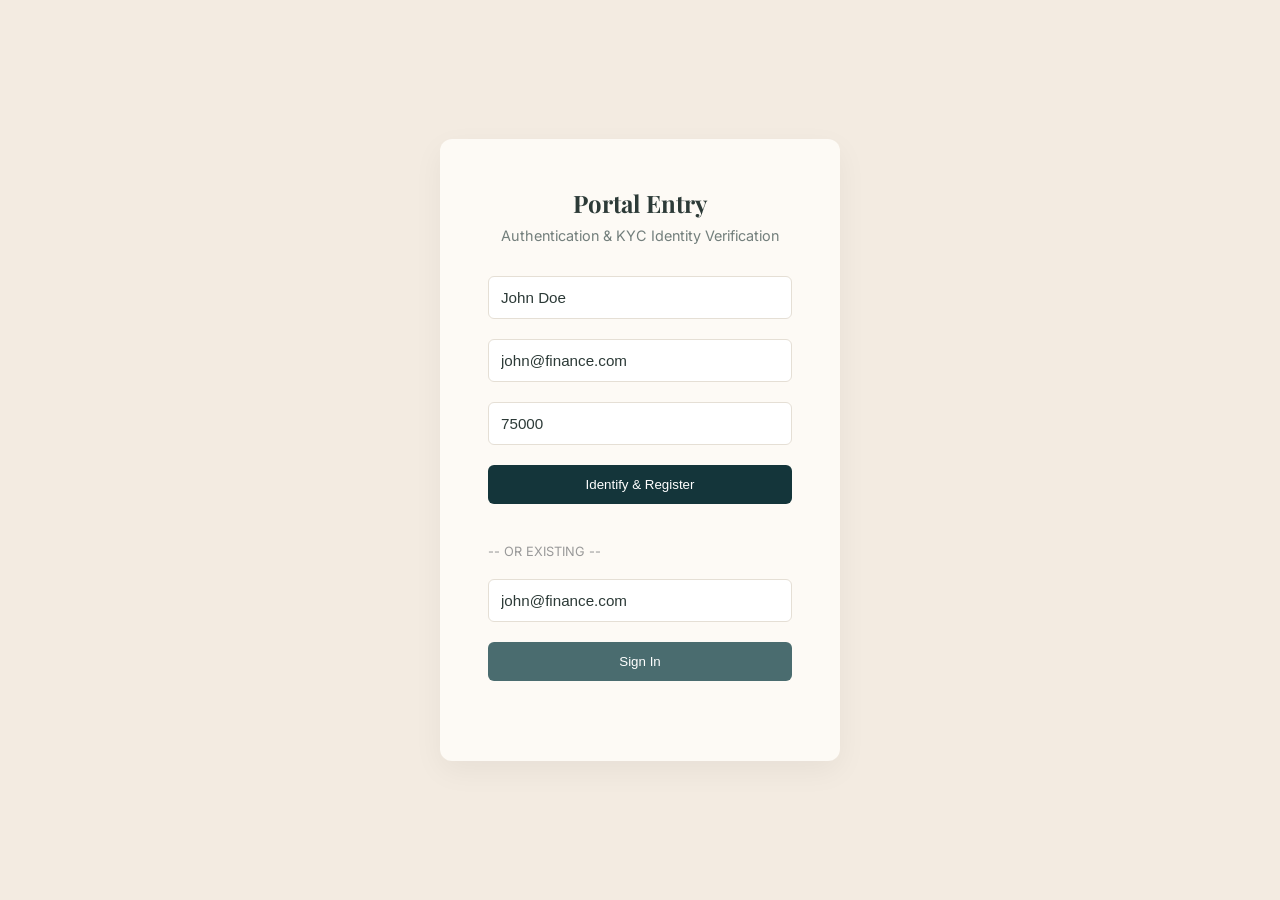
==== src/main/resources/static/login.html @ d5838eb5 "throwing shit at a wall and seeing what sticks" ====
<!DOCTYPE html>
<html lang="en">
<head>
    <meta charset="UTF-8">
    <meta name="viewport" content="width=device-width, initial-scale=1.0">
    <title>Online Banking - Portal Entry</title>
    <link href="https://fonts.googleapis.com/css2?family=Inter:wght@400;500;600&family=Playfair+Display:wght@700&display=swap" rel="stylesheet">
    <link rel="stylesheet" href="style.css">
    <style>
        .split { display: flex; align-items: start; gap: 20px; flex-direction:column; }
        .split span { color: #999; font-size:0.8rem; text-transform:uppercase; margin-top:20px;}
    </style>
</head>
<body>
    <div id="auth-container" class="active-container">
        <div class="auth-box">
            <h2>Portal Entry</h2>
            <p>Authentication & KYC Identity Verification</p>
            <div class="split">
                <input type="text" id="regName" placeholder="Full Name (KYC Match)" value="John Doe">
                <input type="email" id="regEmail" placeholder="Email Address" value="john@finance.com">
                <input type="number" id="regIncome" placeholder="Declared Income" value="75000">
                <button onclick="registerUser()" style="width:100%;" class="submit-btn">Identify & Register</button>
                
                <span>-- OR EXISTING --</span>
                
                <input type="email" id="loginEmail" placeholder="Registered Email" value="john@finance.com">
                <button onclick="loginUser()" style="width:100%; background:#4a6c6f;" class="submit-btn">Sign In</button>
            </div>
            <p id="authMsg" class="msg-box" style="margin-top:10px;"></p>
        </div>
    </div>
    <script>
        async function registerUser() {
            const name = document.getElementById('regName').value;
            const email = document.getElementById('regEmail').value;
            const income = document.getElementById('regIncome').value;
            try {
                const res = await fetch(`/api/app/users/register?name=${name}&email=${email}&income=${income}`, { method: 'POST' });
                const user = await res.json();
                localStorage.setItem('currentUser', JSON.stringify(user));
                window.location.href = user.role === 'ADMIN' ? 'admin.html' : 'dashboard.html';
            } catch (e) { alert("Registration failed"); }
        }
        async function loginUser() {
            const email = document.getElementById('loginEmail').value;
            try {
                const res = await fetch(`/api/app/users/login?email=${email}`, { method: 'POST' });
                if(!res.ok) throw new Error("Invalid User");
                const user = await res.json();
                localStorage.setItem('currentUser', JSON.stringify(user));
                window.location.href = user.role === 'ADMIN' ? 'admin.html' : 'dashboard.html';
            } catch (e) { alert("Login failed"); }
        }
    </script>
</body>
</html>
---- src/main/resources/static/style.css ----
:root {
    --bg-main: #f3ebe1;
    --sidebar-bg: #1c4046;
    --sidebar-hover: #264a50;
    --sidebar-active-bg: #4a6c6f; /* Lighter teal for active but subtle */
    --text-dark: #2c3a37;
    --text-muted: #737f7c;
    --card-bg: #fdfaf5;
    --border-color: #e5dfd5;
    --accent-btn: #14353a;
    --accent-btn-hover: #0f272a;
}

* {
    box-sizing: border-box;
    margin: 0;
    padding: 0;
}

body {
    font-family: 'Inter', sans-serif;
    background-color: var(--bg-main);
    color: var(--text-dark);
    height: 100vh;
    overflow: hidden;
}

h1.page-title {
    font-family: 'Playfair Display', serif;
    font-size: 2.2rem;
    color: #1a201f;
    margin-bottom: 0.5rem;
}

p.page-subtitle {
    color: var(--text-muted);
    font-size: 1rem;
    margin-bottom: 2rem;
}

/* Authentication Screen */
#auth-container {
    display: none;
    height: 100vh;
    width: 100vw;
    justify-content: center;
    align-items: center;
}
#auth-container.active-container {
    display: flex;
}

.auth-box {
    background: var(--card-bg);
    padding: 3rem;
    border-radius: 12px;
    box-shadow: 0 10px 30px rgba(0,0,0,0.05);
    width: 100%;
    max-width: 400px;
    text-align: center;
}
.auth-box h2 {
    font-family: 'Playfair Display', serif;
    margin-bottom: 0.5rem;
}
.auth-box p {
    color: var(--text-muted);
    margin-bottom: 2rem;
    font-size: 0.9rem;
}

/* App Wrapper (Sidebar + Main) */
#app-wrapper {
    display: none;
    height: 100vh;
}
#app-wrapper.active-container {
    display: flex;
}

/* SIDEBAR */
.sidebar {
    width: 250px;
    background-color: var(--sidebar-bg);
    color: white;
    display: flex;
    flex-direction: column;
    padding: 2rem 0;
}

.brand {
    padding: 0 1.5rem;
    display: flex;
    align-items: center;
    gap: 10px;
    margin-bottom: 3rem;
}

.brand .logo {
    background: rgba(255,255,255,0.2);
    padding: 5px 8px;
    border-radius: 4px;
    font-weight: 600;
    font-size: 0.9rem;
}

.brand span:last-child {
    font-family: 'Playfair Display', serif;
    font-size: 1.1rem;
    font-weight: bold;
}

.nav-links {
    list-style: none;
    display: flex;
    flex-direction: column;
}

.nav-links li {
    padding: 1rem 1.5rem;
    color: rgba(255,255,255,0.7);
    cursor: pointer;
    font-size: 0.9rem;
    transition: all 0.2s;
    user-select: none;
}

.nav-links li:hover {
    background-color: var(--sidebar-hover);
    color: white;
}

.nav-links li.active {
    background-color: rgba(255,255,255,0.1);
    color: white;
    border-radius: 8px;
    margin: 0 1rem;
    padding: 1rem 1rem;
}

.sidebar-footer {
    margin-top: auto;
    padding: 0 1.5rem;
    font-size: 0.8rem;
    color: rgba(255,255,255,0.5);
    display: flex;
    flex-direction: column;
    gap: 10px;
}
.logout-link {
    cursor: pointer;
    text-decoration: underline;
    color: rgba(255,255,255,0.8);
}

/* MAIN CONTENT */
.main-content {
    flex: 1;
    display: flex;
    flex-direction: column;
    overflow-y: auto;
}

/* Top Nav */
.top-nav {
    display: flex;
    justify-content: space-between;
    padding: 1.5rem 3rem;
    align-items: center;
}

.notification-area {
    position: relative;
}

.notif-btn {
    background: transparent;
    border: none;
    color: var(--text-muted);
    font-weight: 500;
    display: flex;
    align-items: center;
    gap: 8px;
    background: white;
    padding: 8px 12px;
    border-radius: 20px;
    box-shadow: 0 2px 5px rgba(0,0,0,0.03);
}
.badge {
    background: #c34c4c;
    color: white;
    font-size: 0.7rem;
    padding: 2px 6px;
    border-radius: 10px;
}

.dropdown-panel {
    position: absolute;
    right: 0;
    top: 45px;
    width: 350px;
    background: white;
    box-shadow: 0 10px 25px rgba(0,0,0,0.1);
    border-radius: 8px;
    border: 1px solid var(--border-color);
    padding: 1rem;
    z-index: 100;
}
.dropdown-panel.hidden {
    display: none;
}
.dropdown-panel h4 {
    border-bottom: 1px solid #eee;
    padding-bottom: 10px;
    margin-bottom: 10px;
    font-size: 0.85rem;
    text-transform: uppercase;
    color: var(--text-muted);
}
.dropdown-panel .empty-msg {
    color: #999;
    font-size: 0.85rem;
    text-align: center;
    padding: 20px 0;
}
.event-log {
    padding: 10px 0;
    border-bottom: 1px solid #f0f0f0;
    font-size: 0.85rem;
}
.event-log:last-child {
    border-bottom: none;
}
.event-time {
    color: #999;
    font-size: 0.75rem;
    margin-bottom: 4px;
    display: block;
}

/* Base Page Logic */
.page-content {
    padding: 0 3rem 3rem 3rem;
    max-width: 1400px;
}

.page { display: none; }
.page.active { display: block; animation: fade 0.3s ease; }
@keyframes fade { from { opacity:0; } to { opacity:1; } }

/* Shared Forms & Inputs */
.form-group {
    margin-bottom: 1.5rem;
}
.form-group label {
    display: block;
    font-size: 0.75rem;
    font-weight: 600;
    color: var(--text-muted);
    margin-bottom: 8px;
    text-transform: uppercase;
    letter-spacing: 0.5px;
}
input, select {
    width: 100%;
    padding: 12px;
    border: 1px solid var(--border-color);
    background: white;
    border-radius: 6px;
    font-size: 0.95rem;
    color: var(--text-dark);
}
input:focus, select:focus {
    outline: none;
    border-color: var(--sidebar-bg);
}

.submit-btn {
    background: var(--accent-btn);
    color: white;
    padding: 12px 24px;
    border: none;
    border-radius: 6px;
    font-weight: 500;
    cursor: pointer;
    transition: background 0.2s;
}
.submit-btn:hover { background: var(--accent-btn-hover); }

/* Layout Elements */
.split-layout {
    display: grid;
    grid-template-columns: 450px;
    gap: 2rem;
}
.split-layout.wide {
    grid-template-columns: 1fr 1fr;
}

.form-panel, .table-panel {
    background: var(--card-bg);
    border: 1px solid var(--border-color);
    border-radius: 12px;
    padding: 2rem;
}

.top-metric-bar {
    display: flex;
    gap: 20px;
    margin-bottom: 3rem;
}
.metric-box {
    background: var(--card-bg);
    padding: 1.5rem;
    border-radius: 12px;
    border: 1px solid var(--border-color);
    width: 250px;
}
.metric-box label {
    font-size: 0.75rem;
    color: var(--text-muted);
    text-transform: uppercase;
    font-weight: 600;
    margin-bottom: 5px;
    display: block;
}
.metric-box h2 {
    font-size: 2rem;
    font-family: 'Playfair Display', serif;
}

/* Tables */
.table-container {
    background: var(--card-bg);
    border: 1px solid var(--border-color);
    border-radius: 12px;
    overflow: hidden;
}

table {
    width: 100%;
    border-collapse: collapse;
    text-align: left;
}

th {
    padding: 1rem 1.5rem;
    font-size: 0.75rem;
    text-transform: uppercase;
    color: var(--text-muted);
    border-bottom: 2px solid var(--border-color);
    font-weight: 600;
}

td {
    padding: 1rem 1.5rem;
    border-bottom: 1px solid var(--border-color);
    font-size: 0.95rem;
}

tbody tr:last-child td { border-bottom: none; }
.status-td { font-weight: 500; font-size: 0.85rem; }
.status-td.submitted { color: #d97706; }
.status-td.approved { color: #16a34a; }
.status-td.rejected { color: #dc2626; }

/* Custom Toasts */
.toast-wrapper {
    position: fixed;
    bottom: 20px;
    right: 20px;
    display: flex;
    flex-direction: column;
    gap: 10px;
    z-index: 10000;
}
.toast {
    background: var(--sidebar-bg);
    color: white;
    padding: 1rem 1.5rem;
    border-radius: 8px;
    box-shadow: 0 4px 15px rgba(0,0,0,0.1);
    font-size: 0.9rem;
    animation: popup 0.3s ease;
}
@keyframes popup {
    from { transform: translateY(20px); opacity:0; }
    to { transform: translateY(0); opacity:1; }
}
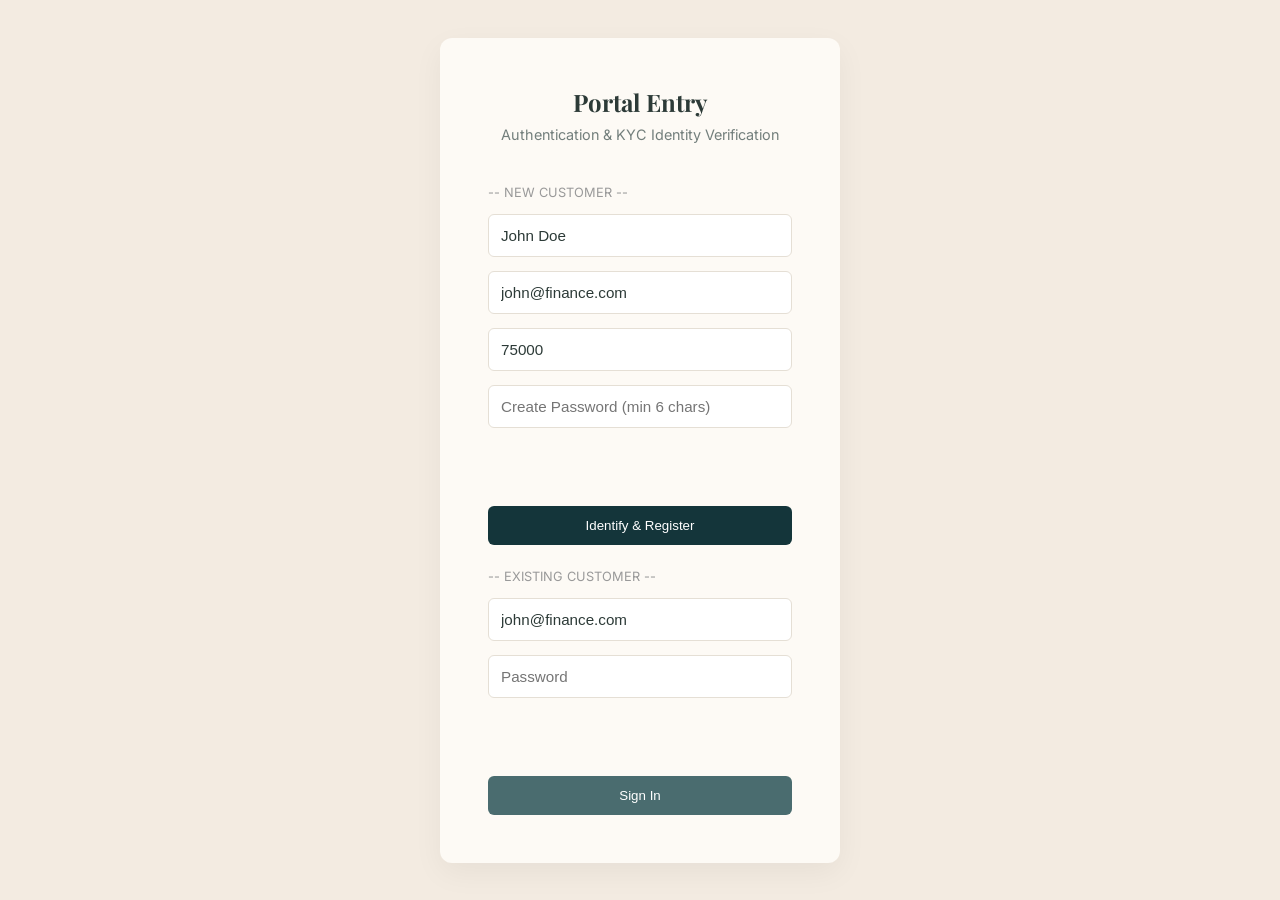
==== commit 6b8f0381: "auth password added" ====
--- a/src/main/resources/static/login.html
+++ b/src/main/resources/static/login.html
@@ -7,51 +7,116 @@
     <link href="https://fonts.googleapis.com/css2?family=Inter:wght@400;500;600&family=Playfair+Display:wght@700&display=swap" rel="stylesheet">
     <link rel="stylesheet" href="style.css">
     <style>
-        .split { display: flex; align-items: start; gap: 20px; flex-direction:column; }
-        .split span { color: #999; font-size:0.8rem; text-transform:uppercase; margin-top:20px;}
+        .split { display: flex; align-items: start; gap: 14px; flex-direction:column; }
+        .split span { color: #999; font-size:0.8rem; text-transform:uppercase; margin-top:10px; }
+        .error-msg { color: #dc2626; font-size: 0.85rem; min-height: 18px; margin: 0; }
+        .hint-msg  { color: #6b7280; font-size: 0.78rem; margin: 0; }
     </style>
 </head>
 <body>
     <div id="auth-container" class="active-container">
         <div class="auth-box">
             <h2>Portal Entry</h2>
-            <p>Authentication & KYC Identity Verification</p>
+            <p>Authentication &amp; KYC Identity Verification</p>
             <div class="split">
-                <input type="text" id="regName" placeholder="Full Name (KYC Match)" value="John Doe">
-                <input type="email" id="regEmail" placeholder="Email Address" value="john@finance.com">
-                <input type="number" id="regIncome" placeholder="Declared Income" value="75000">
-                <button onclick="registerUser()" style="width:100%;" class="submit-btn">Identify & Register</button>
-                
-                <span>-- OR EXISTING --</span>
-                
-                <input type="email" id="loginEmail" placeholder="Registered Email" value="john@finance.com">
-                <button onclick="loginUser()" style="width:100%; background:#4a6c6f;" class="submit-btn">Sign In</button>
+
+                <!-- REGISTER SECTION -->
+                <span>-- New Customer --</span>
+                <input type="text"     id="regName"     placeholder="Full Name (KYC Match)" value="John Doe">
+                <input type="email"    id="regEmail"    placeholder="Email Address" value="john@finance.com">
+                <input type="number"   id="regIncome"   placeholder="Declared Annual Income" value="75000">
+                <input type="password" id="regPassword" placeholder="Create Password (min 6 chars)">
+                <p class="error-msg" id="regError"></p>
+                <button id="registerBtn" onclick="registerUser()" style="width:100%;" class="submit-btn">Identify &amp; Register</button>
+
+                <!-- LOGIN SECTION -->
+                <span>-- Existing Customer --</span>
+                <input type="email"    id="loginEmail"    placeholder="Registered Email" value="john@finance.com">
+                <input type="password" id="loginPassword" placeholder="Password">
+                <p class="error-msg" id="loginError"></p>
+                <button id="loginBtn" onclick="loginUser()" style="width:100%; background:#4a6c6f;" class="submit-btn">Sign In</button>
+
             </div>
-            <p id="authMsg" class="msg-box" style="margin-top:10px;"></p>
         </div>
     </div>
     <script>
+        function setLoading(btnId, loading) {
+            const btn = document.getElementById(btnId);
+            btn.disabled = loading;
+            btn.style.opacity = loading ? '0.6' : '1';
+        }
+
         async function registerUser() {
-            const name = document.getElementById('regName').value;
-            const email = document.getElementById('regEmail').value;
-            const income = document.getElementById('regIncome').value;
+            document.getElementById('regError').innerText = '';
+            const name     = document.getElementById('regName').value.trim();
+            const email    = document.getElementById('regEmail').value.trim();
+            const income   = document.getElementById('regIncome').value;
+            const password = document.getElementById('regPassword').value;
+
+            if (!name || !email || !income) {
+                document.getElementById('regError').innerText = 'Please fill in all fields.';
+                return;
+            }
+            if (password.length < 6) {
+                document.getElementById('regError').innerText = 'Password must be at least 6 characters.';
+                return;
+            }
+
+            setLoading('registerBtn', true);
             try {
-                const res = await fetch(`/api/app/users/register?name=${name}&email=${email}&income=${income}`, { method: 'POST' });
+                const res = await fetch(
+                    `/api/app/users/register?name=${encodeURIComponent(name)}&email=${encodeURIComponent(email)}&income=${income}&password=${encodeURIComponent(password)}`,
+                    { method: 'POST' }
+                );
+                if (!res.ok) {
+                    const text = await res.text();
+                    throw new Error(text || 'Registration failed.');
+                }
                 const user = await res.json();
                 localStorage.setItem('currentUser', JSON.stringify(user));
                 window.location.href = user.role === 'ADMIN' ? 'admin.html' : 'dashboard.html';
-            } catch (e) { alert("Registration failed"); }
+            } catch (e) {
+                document.getElementById('regError').innerText = e.message;
+            } finally {
+                setLoading('registerBtn', false);
+            }
         }
+
         async function loginUser() {
-            const email = document.getElementById('loginEmail').value;
+            document.getElementById('loginError').innerText = '';
+            const email    = document.getElementById('loginEmail').value.trim();
+            const password = document.getElementById('loginPassword').value;
+
+            if (!email || !password) {
+                document.getElementById('loginError').innerText = 'Please enter your email and password.';
+                return;
+            }
+
+            setLoading('loginBtn', true);
             try {
-                const res = await fetch(`/api/app/users/login?email=${email}`, { method: 'POST' });
-                if(!res.ok) throw new Error("Invalid User");
+                const res = await fetch(
+                    `/api/app/users/login?email=${encodeURIComponent(email)}&password=${encodeURIComponent(password)}`,
+                    { method: 'POST' }
+                );
+                if (!res.ok) {
+                    const text = await res.text();
+                    throw new Error(text || 'Login failed.');
+                }
                 const user = await res.json();
                 localStorage.setItem('currentUser', JSON.stringify(user));
                 window.location.href = user.role === 'ADMIN' ? 'admin.html' : 'dashboard.html';
-            } catch (e) { alert("Login failed"); }
+            } catch (e) {
+                document.getElementById('loginError').innerText = e.message;
+            } finally {
+                setLoading('loginBtn', false);
+            }
         }
+
+        // Submit on Enter key in password fields
+        document.addEventListener('DOMContentLoaded', () => {
+            document.getElementById('regPassword').addEventListener('keydown',   e => { if (e.key === 'Enter') registerUser(); });
+            document.getElementById('loginPassword').addEventListener('keydown', e => { if (e.key === 'Enter') loginUser(); });
+        });
     </script>
 </body>
 </html>
